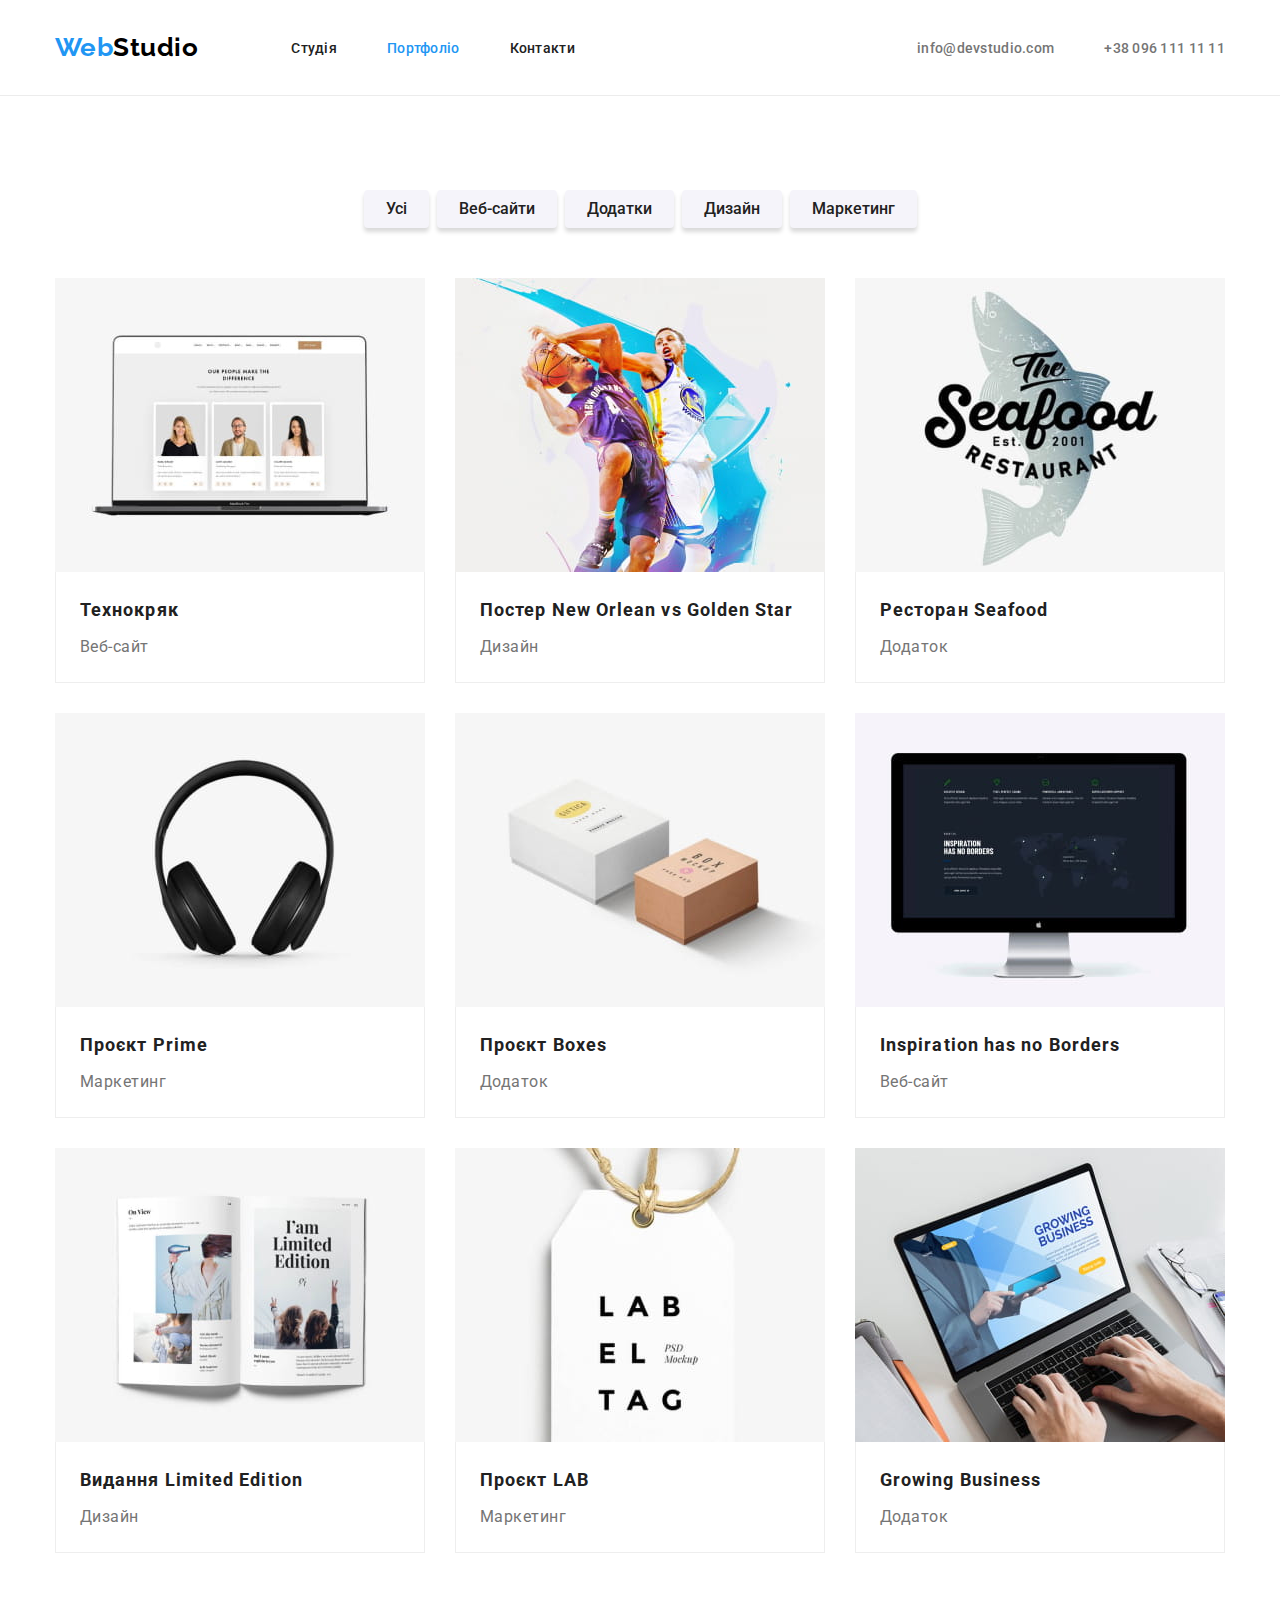
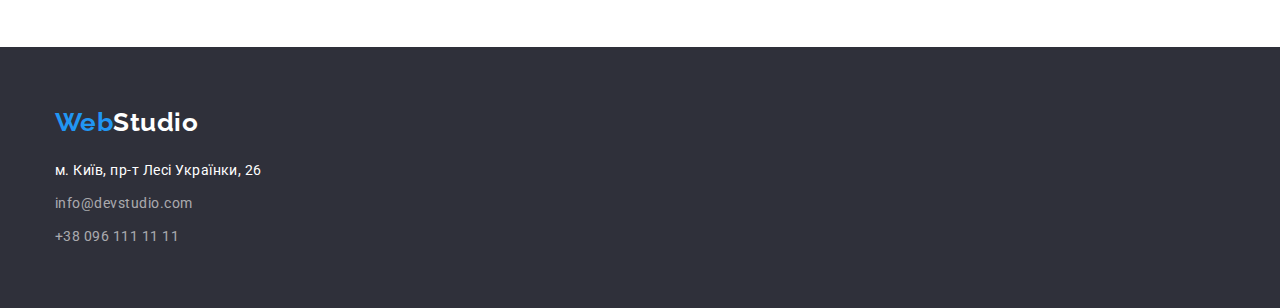
==== portfolio.html @ eea4e8ae "Initial commit" ====
<!DOCTYPE html>
<html lang="uk">
  <head>
    <meta charset="UTF-8" />
    <meta http-equiv="X-UA-Compatible" content="IE=edge" />
    <meta name="viewport" content="width=f, initial-scale=1.0" />
    <title>Document</title>

    <link
      href="https://fonts.googleapis.com/css2?family=Raleway:wght@700&family=Roboto:wght@400;500;700;900&display=swap"
      rel="stylesheet"
    />

    <link rel="stylesheet" href="css/modern-normalize.css" />

    <link rel="stylesheet" href="./css/styles.css" />
  </head>
  <body class="page">
    <!-- header -->
    <header class="header">
      <div class="container header-container">
        <nav class="header-nav">
          <a class="logo-header link" href="./index.html"
            >Web<span class="logo-black">Studio</span></a
          >

          <ul class="header-nav-list list">
            <li class="header-nav-item">
              <a class="header-nav-link link" href="./index.html">Студія</a>
            </li>
            <li class="header-nav-item">
              <a class="header-nav-link link current" href="./portfolio.html">Портфоліо</a>
            </li>
            <li class="header-nav-item">
              <a class="header-nav-link link" href="">Контакти</a>
            </li>
          </ul>
        </nav>

        <ul class="header-contact-list list">
          <li class="header-contact-item">
            <a class="header-contact-link link" href="info@devstudio.com">info@devstudio.com</a>
          </li>
          <li class="header-contact-item">
            <a class="header-contact-link link" href="tel:+380961111111">+38 096 111 11 11</a>
          </li>
        </ul>
      </div>
    </header>

    <!-- main -->

    <main>
      <section class="portfolio-section section">
        <div class="container">
          <h1 class="visually-hidden">Портфоліо</h1>
          <ul class="portfolio-btn-list list">
            <li class="portfolio-btn-item">
              <button class="portfolio-btn" type="button">Усі</button>
            </li>
            <li class="portfolio-btn-item">
              <button class="portfolio-btn" type="button">Веб-сайти</button>
            </li>
            <li class="portfolio-btn-item">
              <button class="portfolio-btn" type="button">Додатки</button>
            </li>
            <li class="portfolio-btn-item">
              <button class="portfolio-btn" type="button">Дизайн</button>
            </li>
            <li class="portfolio-btn-item">
              <button class="portfolio-btn" type="button">Маркетинг</button>
            </li>
          </ul>
          <ul class="portfolio-list list">
            <li class="portfolio-item">
              <img
                src="./images/portfolio/img-1.jpg"
                alt="Відкритий ноутбук з сайтом Технокряк"
                width="370"
                height="294"
              />
              <div class="container-portfolio-text">
                <h2 class="portfolio-list-titel">Технокряк</h2>
                <p class="portfolio-list-text">Веб-сайт</p>
              </div>
            </li>
            <li class="portfolio-item">
              <img
                src="./images/portfolio/img-2.jpg"
                alt="Хлопці грають в баскетбол"
                width="370"
                height="294"
              />
              <div class="container-portfolio-text">
                <h2 class="portfolio-list-titel">Постер New Orlean vs Golden Star</h2>
                <p class="portfolio-list-text">Дизайн</p>
              </div>
            </li>
            <li class="portfolio-item">
              <img
                src="./images/portfolio/img-3.jpg"
                alt="Логотип ресторану Seafood"
                width="370"
                height="294"
              />
              <div class="container-portfolio-text">
                <h2 class="portfolio-list-titel">Ресторан Seafood</h2>
                <p class="portfolio-list-text">Додаток</p>
              </div>
            </li>
            <li class="portfolio-item">
              <img
                src="./images/portfolio/img-4.jpg"
                alt="Чорні навушники"
                width="370"
                height="294"
              />
              <div class="container-portfolio-text">
                <h2 class="portfolio-list-titel">Проєкт Prime</h2>
                <p class="portfolio-list-text">Маркетинг</p>
              </div>
            </li>
            <li class="portfolio-item">
              <img src="./images/portfolio/img-5.jpg" alt="Дві коробки" width="370" height="294" />
              <div class="container-portfolio-text">
                <h2 class="portfolio-list-titel">Проєкт Boxes</h2>
                <p class="portfolio-list-text">Додаток</p>
              </div>
            </li>
            <li class="portfolio-item">
              <img
                src="./images/portfolio/img-6.jpg"
                alt="Монітор для компютера"
                width="370"
                height="294"
              />
              <div class="container-portfolio-text">
                <h2 class="portfolio-list-titel">Inspiration has no Borders</h2>
                <p class="portfolio-list-text">Веб-сайт</p>
              </div>
            </li>
            <li class="portfolio-item">
              <img
                src="./images/portfolio/img-7.jpg"
                alt="Відкритий журнал"
                width="370"
                height="294"
              />
              <div class="container-portfolio-text">
                <h2 class="portfolio-list-titel">Видання Limited Edition</h2>
                <p class="portfolio-list-text">Дизайн</p>
              </div>
            </li>
            <li class="portfolio-item">
              <img src="./images/portfolio/img-8.jpg" alt="Бірка" width="370" height="294" />
              <div class="container-portfolio-text">
                <h2 class="portfolio-list-titel">Проєкт LAB</h2>
                <p class="portfolio-list-text">Маркетинг</p>
              </div>
            </li>
            <li class="portfolio-item">
              <img
                src="./images/portfolio/img-9.jpg"
                alt="Чоловік працює на макбук"
                width="370"
                height="294"
              />
              <div class="container-portfolio-text">
                <h2 class="portfolio-list-titel">Growing Business</h2>
                <p class="portfolio-list-text">Додаток</p>
              </div>
            </li>
          </ul>
        </div>
      </section>
    </main>

    <!-- footer -->

    <footer class="footer">
      <div class="container">
        <a class="logo-footer link" href="./index.html"
          >Web<span class="logo-white">Studio</span></a
        >
        <address class="footer-contact">
          <ul class="footer-contact-list list">
            <li class="footer-contact-item">
              <a
                class="footer-contact-link address-link"
                href="https://goo.gl/maps/rwggJUQYhm4si4AN7"
                target="_blank"
                rel="noopener  noreferrer"
                >м. Київ, пр-т Лесі Українки, 26</a
              >
            </li>
            <li class="footer-contact-item">
              <a class="footer-contact-link link" href="info@devstudio.com">info@devstudio.com</a>
            </li>
            <li class="footer-contact-item">
              <a class="footer-contact-link link" href="tel:+380961111111">+38 096 111 11 11</a>
            </li>
          </ul>
        </address>
      </div>
    </footer>
  </body>
</html>
---- css/styles.css ----
:root {
  /* Fonts */

  --main-font: 'Roboto', sans-serif;
  --secondary-font: 'Raleway', sans-serif;

  /* Text colors */

  --main-txt-cl: #757575;
  --titel-txt-cl: #212121;
  --accent-color: #2196f3;
  --black-logo-color: #000000;
  --white-text-color: #ffffff;
  --footer-text-color: #ffffff99;

  /* Background colors */
  --accent-bg-cl: #2f303a;
  --background-white-color: #f5f5f5;
  --background-lite-color: #f5f4fa;
}

.page {
  font-family: var(--main-font);
  letter-spacing: 0.03em;
  color: var(--titel-txt-cl);
}

.section {
  padding-top: 94px;
  padding-bottom: 94px;
}

/* reset */
ul {
  margin: 0;
  padding: 0;
  list-style: none;
}

h1,
h2,
h3,
h4,
h5,
h6,
p {
  margin: 0;
}

img {
  display: block;
}

/* Прибираємо крапки зі списків */
.list {
  list-style: none;
}

/* Прибираєм підкреслення  */
.link {
  text-decoration: none;
}

.container {
  width: 1200px;
  padding-left: 15px;
  padding-right: 15px;
  margin-left: auto;
  margin-right: auto;
}

.header-container {
  display: flex;
  align-items: center;
}

.header-nav {
  display: flex;
  align-items: center;
}

/* Header */

.header {
  border-bottom: 1px solid #ececec;
  padding-top: 32px;
  padding-bottom: 32px;
}

.logo-header {
  display: block;
  margin-right: 93px;
  font-family: var(--secondary-font);
  font-weight: 700;
  font-size: 26px;
  line-height: calc(31 / 26);
  color: var(--accent-color);
}

.logo-black {
  color: var(--black-logo-color);
}

.header-nav-list {
  display: flex;
  gap: 50px;
}

.header-nav-link {
  display: block;
  font-weight: 500;
  font-size: 14px;
  line-height: calc(16 / 14);
  letter-spacing: 0.02em;
  color: var(--titel-txt-cl);
}

.header-contact-link {
  display: block;
  font-weight: 500;
  font-size: 14px;
  line-height: calc(16 / 14);
  letter-spacing: 0.02em;
  color: var(--main-txt-cl);
}

.header-nav-link:hover,
.header-nav-link:focus,
.header-contact-link:hover,
.header-contact-link:focus {
  color: var(--accent-color);
}

.header-nav-list .current {
  color: var(--accent-color);
}

.header-contact-list {
  display: flex;
  margin-left: auto;
  gap: 50px;
}

/* main */

/* hero */
.hero {
  background-color: var(--accent-bg-cl);
  padding: 200px 0px;
  text-align: center;
}

.hero-title {
  font-weight: 900;
  font-size: 44px;
  line-height: calc(60 / 44);
  text-align: center;
  letter-spacing: 0.06em;
  text-transform: uppercase;
  color: var(--white-text-color);
  margin-bottom: 30px;
}

.hero-btn {
  font-family: inherit;
  font-weight: 700;
  font-size: 16px;
  line-height: calc(30 / 16);
  letter-spacing: 0.06em;
  background-color: var(--accent-color);
  color: var(--white-text-color);
  cursor: pointer;
  box-shadow: 0px 4px 4px rgba(0, 0, 0, 0.15);
  border-radius: 4px;
  border: none;
  padding: 10px 32px;
}

.hero-btn:hover,
.hero-btn:focus {
  background-color: var(--white-text-color);
  color: var(--accent-color);
}

/* Features */

.features-section {
  background-color: var(--background-white-color);
}

.features-list {
  display: flex;
  gap: 30px;
}

.features-item {
  width: 270px;
}

.visually-hidden {
  position: absolute;
  width: 1px;
  height: 1px;
  margin: -1px;
  border: 0;
  padding: 0;

  white-space: nowrap;
  clip-path: inset(100%);
  clip: rect(0 0 0 0);
  overflow: hidden;
}

.features-titel {
  font-weight: 700;
  font-size: 14px;
  line-height: calc(16 / 14);
  text-transform: uppercase;
  margin-bottom: 10px;
}

.features-text {
  font-size: 14px;
  line-height: calc(24 / 14);
  color: var(--main-txt-cl);
}

/* Work */

.work-section {
  background-color: var(--background-white-color);
  padding-top: 0px;
}

.work-titel {
  font-weight: 700;
  font-size: 36px;
  line-height: calc(42 / 36);
  color: var(--titel-txt-cl);
  text-align: center;
  margin-bottom: 50px;
}

.work-list {
  display: flex;
  gap: 30px;
}

/* Team */

.team-section {
  background-color: var(--background-lite-color);
}

.section-title {
  font-weight: 700;
  font-size: 36px;
  line-height: calc(42 / 36);
  color: var(--titel-txt-cl);
  text-align: center;
  margin-bottom: 50px;
}

.team-list {
  display: flex;
  gap: 30px;
}
.container-team-text {
  padding-top: 30px;
  padding-bottom: 30px;
}

.team-title {
  font-weight: 500;
  font-size: 16px;
  line-height: calc(19 / 16);
  color: var(--titel-txt-cl);
  margin-bottom: 10px;
  text-align: center;
}

.team-text {
  line-height: calc(19 / 16);
  color: var(--main-txt-cl);
  text-align: center;
}

/* -----portfolio----- */

.portfolio-btn-list {
  display: flex;
  justify-content: center;
  gap: 8px;
  margin-bottom: 50px;
}

.portfolio-btn {
  font-family: inherit;
  font-weight: 500;
  font-size: 16px;
  line-height: calc(26 / 16);
  color: var(--titel-txt-cl);
  background-color: var(--background-lite-color);
  cursor: pointer;
  box-shadow: 0px 4px 4px rgba(0, 0, 0, 0.15);
  border-radius: 4px;
  border: none;
  padding: 6px 22px;
}

.portfolio-btn:hover,
.portfolio-btn:focus {
  background-color: var(--accent-color);
  color: var(--white-text-color);
}

.container-portfolio-text {
  padding: 20px 24px;
  border-right: 1px solid #eeeeee;
  border-left: 1px solid #eeeeee;
  border-bottom: 1px solid #eeeeee;
}

.portfolio-list {
  display: flex;
  flex-wrap: wrap;
  gap: 30px;
}

.portfolio-item {
  background: var(--white-text-color);
}

.portfolio-list-titel {
  font-weight: 700;
  font-size: 18px;
  line-height: calc(36 / 18);
  letter-spacing: 0.06em;
  color: var(--titel-txt-cl);
  margin-bottom: 4px;
}

.portfolio-list-text {
  line-height: calc(30 / 16);
  color: var(--main-txt-cl);
}

/* -----footer------ */
.footer {
  background-color: var(--accent-bg-cl);
  padding-top: 60px;
  padding-bottom: 60px;
}

address {
  font-style: normal;
}

.logo-footer {
  display: block;
  font-family: var(--secondary-font);
  font-weight: 700;
  font-size: 26px;
  line-height: calc(31 / 26);
  color: var(--accent-color);
  margin-bottom: 20px;
}

.logo-white {
  color: var(--white-text-color);
}

.footer-contact-link {
  font-size: 14px;
  line-height: calc(24 / 14);

  color: var(--footer-text-color);
}

.address-link {
  font-size: 14px;
  line-height: calc(24 / 14);
  text-decoration: none;
  color: var(--white-text-color);
}

.footer-contact-link:hover,
.footer-contact-link:focus {
  color: var(--accent-color);
}

.footer-contact-item {
  margin-bottom: 9px;
}

.footer-contact-item:last-child {
  margin-bottom: 0;
}
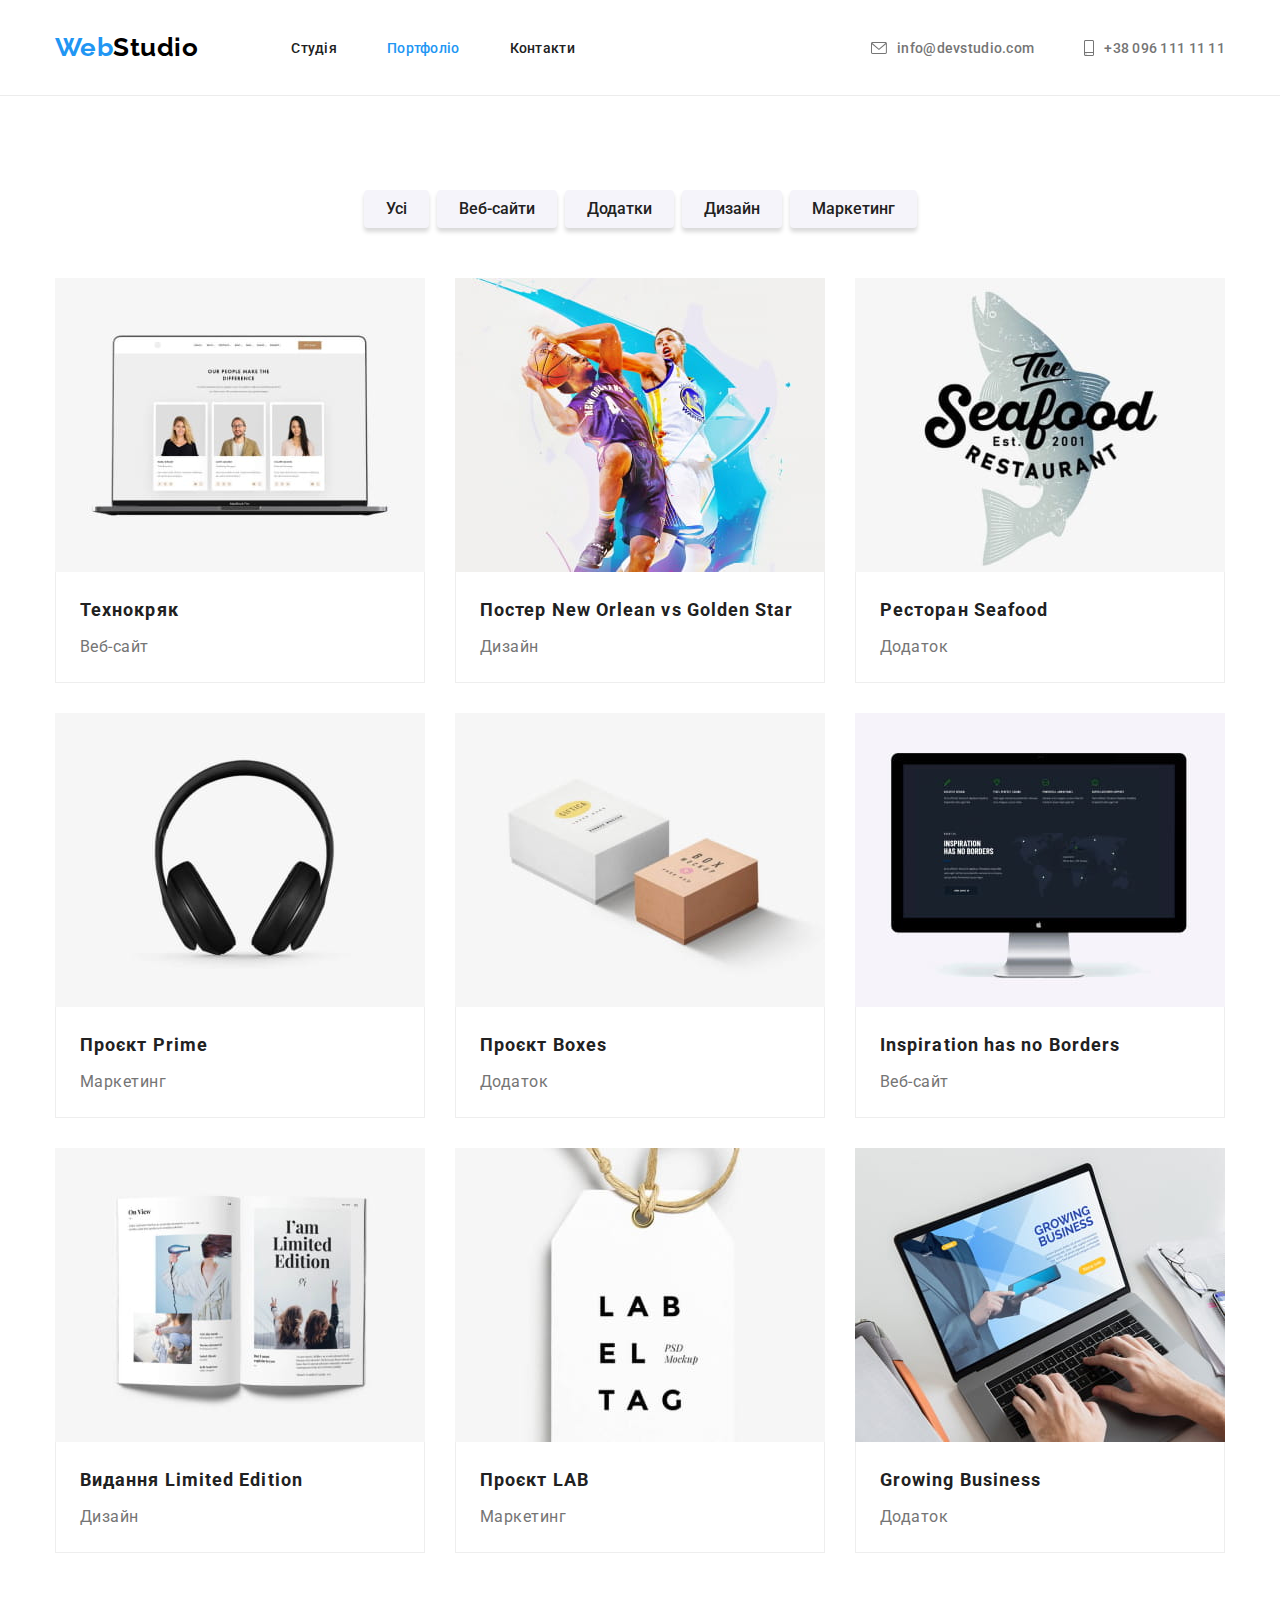
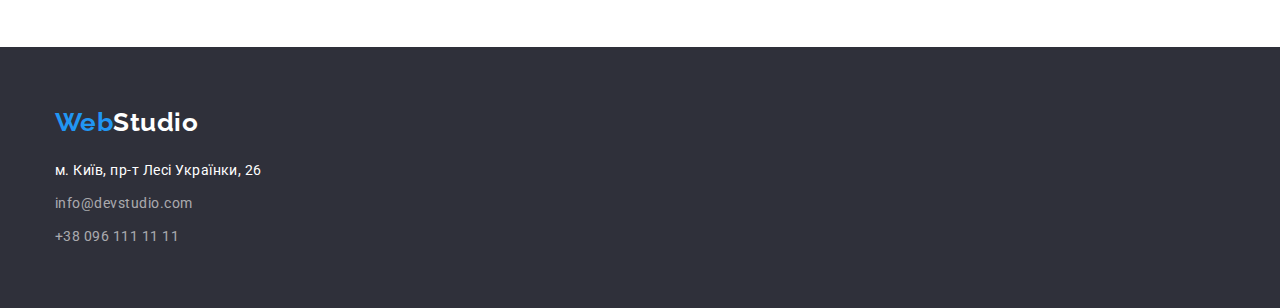
==== commit 5d22290c: "HM4" ====
--- a/portfolio.html
+++ b/portfolio.html
@@ -39,10 +39,20 @@
 
         <ul class="header-contact-list list">
           <li class="header-contact-item">
-            <a class="header-contact-link link" href="info@devstudio.com">info@devstudio.com</a>
+            <a class="header-contact-link link" href="info@devstudio.com"
+              ><svg class="header-icons" width="16" height="12">
+                <use href="./images/icons.svg#envelope"></use>
+              </svg>
+              info@devstudio.com
+            </a>
           </li>
           <li class="header-contact-item">
-            <a class="header-contact-link link" href="tel:+380961111111">+38 096 111 11 11</a>
+            <a class="header-contact-link link" href="tel:+380961111111">
+              <svg class="header-icons" width="10" height="16">
+                <use href="./images/icons.svg#smartphone"></use>
+              </svg>
+              +38 096 111 11 11
+            </a>
           </li>
         </ul>
       </div>
--- a/css/styles.css
+++ b/css/styles.css
@@ -12,6 +12,7 @@
   --black-logo-color: #000000;
   --white-text-color: #ffffff;
   --footer-text-color: #ffffff99;
+  --socials-icons: #afb1b8;
 
   /* Background colors */
   --accent-bg-cl: #2f303a;
@@ -116,7 +117,10 @@
 }
 
 .header-contact-link {
-  display: block;
+  display: flex;
+  gap: 10px;
+  align-items: center;
+  fill: var(--main-txt-cl);
   font-weight: 500;
   font-size: 14px;
   line-height: calc(16 / 14);
@@ -129,6 +133,7 @@
 .header-contact-link:hover,
 .header-contact-link:focus {
   color: var(--accent-color);
+  fill: var(--accent-color);
 }
 
 .header-nav-list .current {
@@ -197,6 +202,12 @@
   width: 270px;
 }
 
+.container-features-icons {
+  padding: 25px 100px;
+  margin-bottom: 30px;
+  background-color: var(--background-lite-color);
+}
+
 .visually-hidden {
   position: absolute;
   width: 1px;
@@ -285,6 +296,60 @@
   text-align: center;
 }
 
+.team-socials-list {
+  display: flex;
+  justify-content: center;
+  gap: 10px;
+}
+
+.team-socials-linc {
+  display: flex;
+  align-items: center;
+  justify-content: center;
+
+  width: 44px;
+  height: 44px;
+
+  fill: var(--socials-icons);
+  background-color: var(--white-text-color);
+  border-radius: 50%;
+}
+
+.team-socials-linc:hover,
+.team-socials-linc:focus {
+  fill: var(--white-text-color);
+  background-color: var(--accent-color);
+}
+
+/* -----Customers----- */
+
+.customers-list {
+  display: flex;
+  align-items: center;
+  justify-content: center;
+  gap: 30px;
+}
+
+.customers-icon {
+  display: flex;
+  fill: var(--socials-icons);
+}
+
+.customers-linc {
+  display: flex;
+  align-items: center;
+  justify-content: center;
+  padding: 16px 32px;
+  border: 1px solid var(--socials-icons);
+  border-radius: 4px;
+}
+
+.customers-linc .customers-icon:hover,
+.customers-linc .customers-icon:focus {
+  fill: var(--accent-color);
+  border: var(--accent-color);
+}
+
 /* -----portfolio----- */
 
 .portfolio-btn-list {
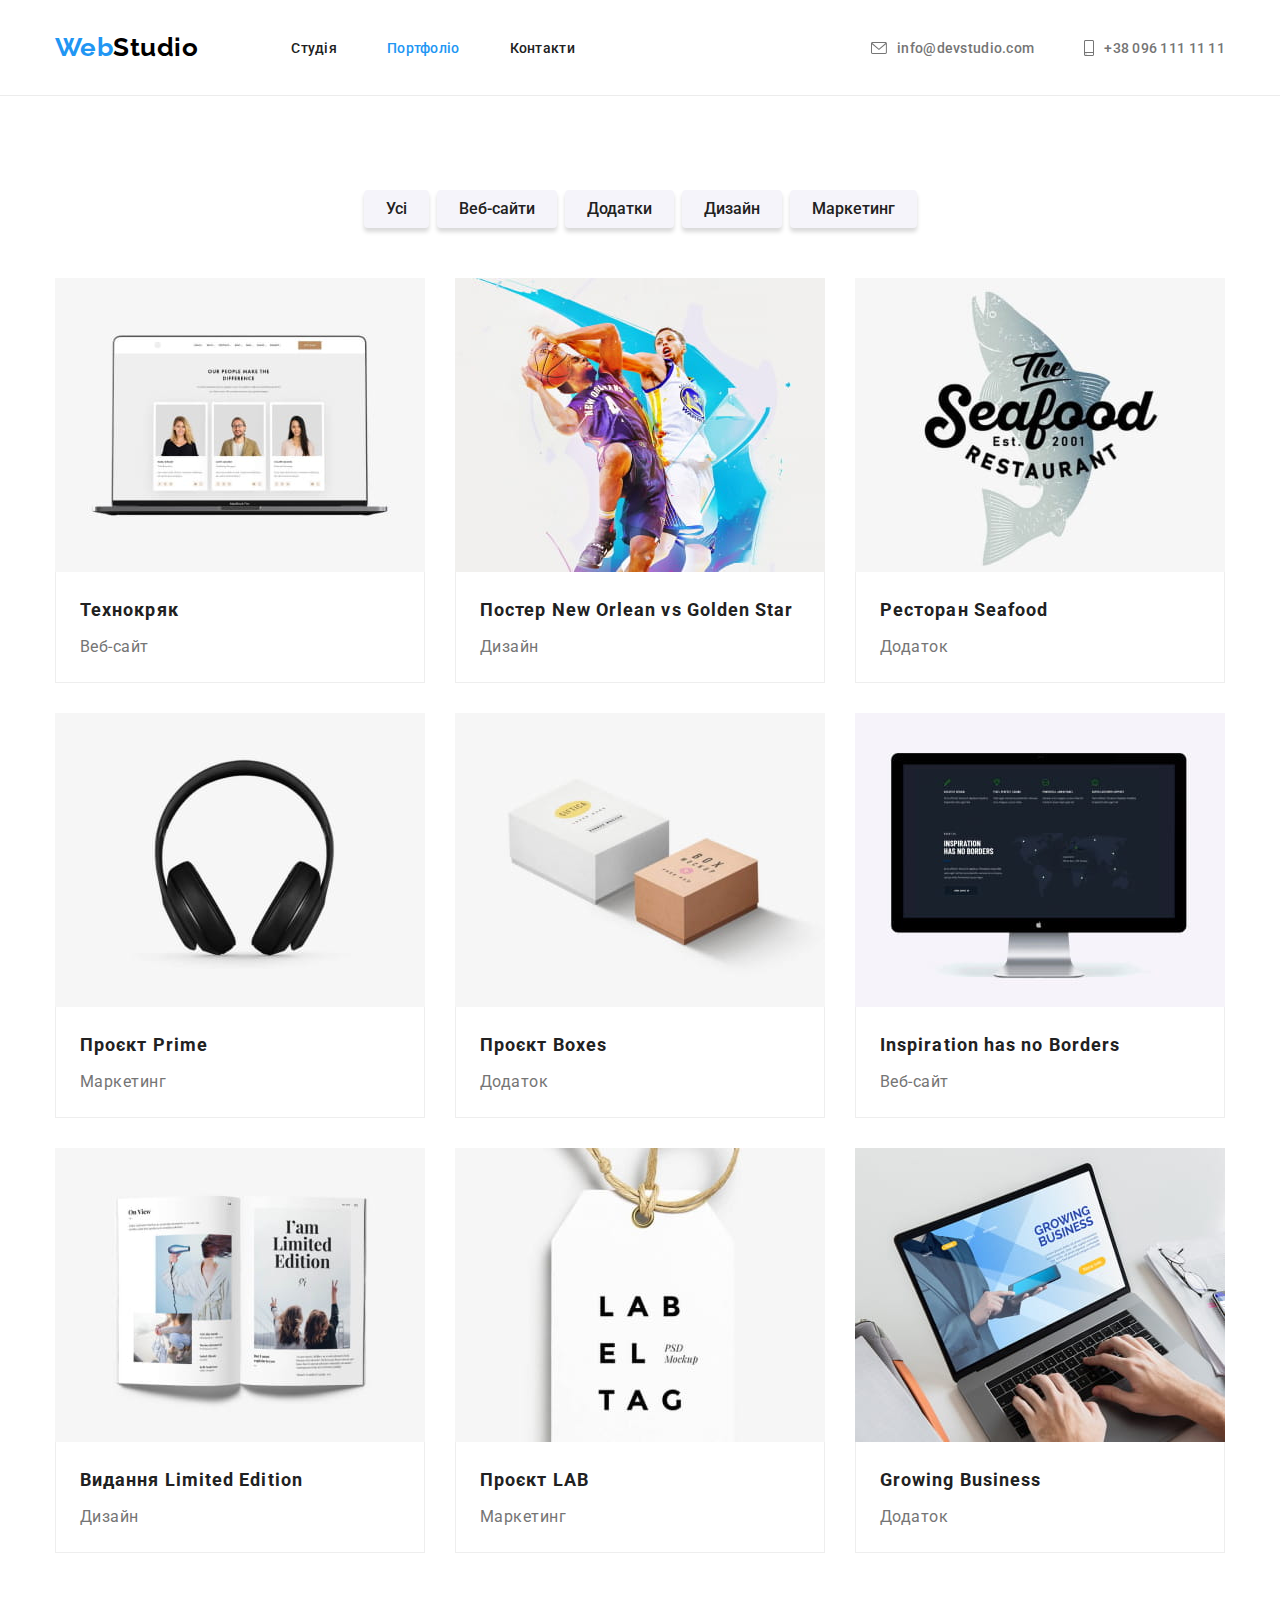
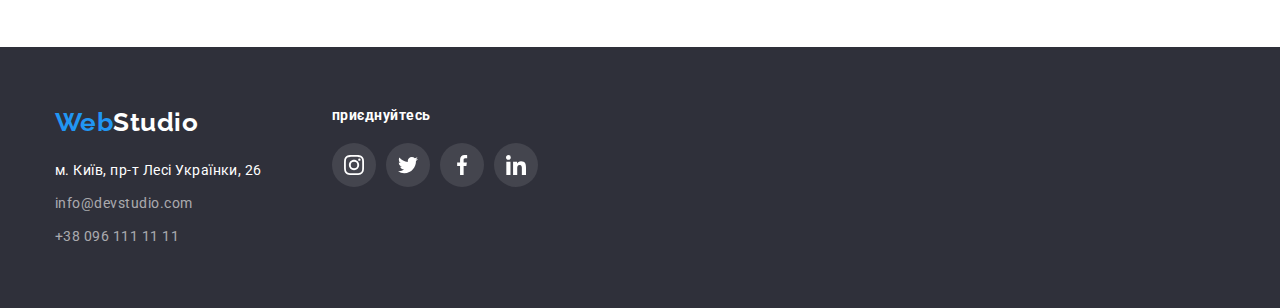
==== commit 84a06cd3: "homework 4" ====
--- a/portfolio.html
+++ b/portfolio.html
@@ -188,29 +188,88 @@
     <!-- footer -->
 
     <footer class="footer">
-      <div class="container">
-        <a class="logo-footer link" href="./index.html"
-          >Web<span class="logo-white">Studio</span></a
-        >
-        <address class="footer-contact">
-          <ul class="footer-contact-list list">
-            <li class="footer-contact-item">
-              <a
-                class="footer-contact-link address-link"
-                href="https://goo.gl/maps/rwggJUQYhm4si4AN7"
-                target="_blank"
-                rel="noopener  noreferrer"
-                >м. Київ, пр-т Лесі Українки, 26</a
-              >
-            </li>
-            <li class="footer-contact-item">
-              <a class="footer-contact-link link" href="info@devstudio.com">info@devstudio.com</a>
-            </li>
-            <li class="footer-contact-item">
-              <a class="footer-contact-link link" href="tel:+380961111111">+38 096 111 11 11</a>
-            </li>
-          </ul>
-        </address>
+      <div class="footer-container container">
+        <div class="footer-container-address">
+          <a class="logo-footer link" href="./index.html"
+            >Web<span class="logo-white">Studio</span></a
+          >
+          <address>
+            <ul class="footer-contact-list list">
+              <li class="footer-contact-item">
+                <a
+                  class="footer-contact-link address-link"
+                  href="https://goo.gl/maps/rwggJUQYhm4si4AN7"
+                  target="_blank"
+                  rel="noopener  noreferrer"
+                  >м. Київ, пр-т Лесі Українки, 26</a
+                >
+              </li>
+              <li class="footer-contact-item">
+                <a class="footer-contact-link link" href="info@devstudio.com">info@devstudio.com</a>
+              </li>
+              <li class="footer-contact-item">
+                <a class="footer-contact-link link" href="tel:+380961111111">+38 096 111 11 11</a>
+              </li>
+            </ul>
+          </address>
+        </div>
+        <div class="footer-container-icons">
+          <h2 class="footer-title">приєднуйтесь</h2>
+          <ul class="footer-icons-list">
+            <li class="team-socials-item">
+              <a
+                class="footer-icons-linc linc"
+                href="https://instagram.com"
+                target="_blank"
+                rel="noopener noreferrer"
+                aria-label="Instagram"
+              >
+                <svg class="footer-socials-icon" width="20" height="20">
+                  <use href="./images/icons.svg#instagram"></use>
+                </svg>
+              </a>
+            </li>
+            <li class="team-socials-item">
+              <a
+                class="footer-icons-linc linc"
+                href="https://twitter.com"
+                target="_blank"
+                rel="noopener noreferrer"
+                aria-label="Twitter"
+              >
+                <svg class="footer-socials-icon" width="20" height="20">
+                  <use href="./images/icons.svg#twitter"></use>
+                </svg>
+              </a>
+            </li>
+            <li class="team-socials-item">
+              <a
+                class="footer-icons-linc linc"
+                href="https://facebook.com"
+                target="_blank"
+                rel="noopener noreferrer"
+                aria-label="Facebook"
+              >
+                <svg class="footer-socials-icon" width="20" height="20">
+                  <use href="./images/icons.svg#facebook"></use>
+                </svg>
+              </a>
+            </li>
+            <li class="team-socials-item">
+              <a
+                class="footer-icons-linc linc"
+                href="https://linkedin.com"
+                target="_blank"
+                rel="noopener noreferrer"
+                aria-label="Linkedin"
+              >
+                <svg class="footer-socials-icon" width="20" height="20">
+                  <use href="./images/icons.svg#linkedin"></use>
+                </svg>
+              </a>
+            </li>
+          </ul>
+        </div>
       </div>
     </footer>
   </body>
--- a/css/styles.css
+++ b/css/styles.css
@@ -151,8 +151,16 @@
 /* hero */
 .hero {
   background-color: var(--accent-bg-cl);
+  background-image: linear-gradient(rgba(47, 48, 58, 0.4), rgba(47, 48, 58, 0.4)),
+    url(../images/hero/Img.jpg);
   padding: 200px 0px;
   text-align: center;
+  max-width: 1600px;
+  margin-left: auto;
+  margin-right: auto;
+  background-position: center;
+  background-repeat: no-repeat;
+  background-size: cover;
 }
 
 .hero-title {
@@ -281,6 +289,12 @@
   padding-bottom: 30px;
 }
 
+.team-item {
+  box-shadow: 0px 1px 3px rgba(0, 0, 0, 0.12), 0px 1px 1px rgba(0, 0, 0, 0.14),
+    0px 2px 1px rgba(0, 0, 0, 0.2);
+  border-radius: 0px 0px 4px 4px;
+}
+
 .team-title {
   font-weight: 500;
   font-size: 16px;
@@ -294,6 +308,7 @@
   line-height: calc(19 / 16);
   color: var(--main-txt-cl);
   text-align: center;
+  margin-bottom: 16px;
 }
 
 .team-socials-list {
@@ -326,8 +341,7 @@
 .customers-list {
   display: flex;
   align-items: center;
-  justify-content: center;
-  gap: 30px;
+  justify-content: space-between;
 }
 
 .customers-icon {
@@ -340,14 +354,17 @@
   align-items: center;
   justify-content: center;
   padding: 16px 32px;
-  border: 1px solid var(--socials-icons);
+  border: 1px solid;
   border-radius: 4px;
-}
-
-.customers-linc .customers-icon:hover,
-.customers-linc .customers-icon:focus {
+  color: var(--socials-icons);
+}
+
+.customers-linc:hover,
+.customers-icon:hover,
+.customers-linc:focus,
+.customers-icon:focus {
   fill: var(--accent-color);
-  border: var(--accent-color);
+  color: var(--accent-color);
 }
 
 /* -----portfolio----- */
@@ -386,6 +403,11 @@
   border-bottom: 1px solid #eeeeee;
 }
 
+.portfolio-item:hover {
+  box-shadow: 0px 1px 1px rgba(0, 0, 0, 0.12), 0px 4px 4px rgba(0, 0, 0, 0.06),
+    1px 4px 6px rgba(0, 0, 0, 0.16);
+}
+
 .portfolio-list {
   display: flex;
   flex-wrap: wrap;
@@ -417,6 +439,47 @@
   padding-bottom: 60px;
 }
 
+.footer-container {
+  display: flex;
+}
+
+.footer-container-address {
+  margin-right: 70px;
+}
+
+.footer-title {
+  font-weight: 700;
+  font-size: 14px;
+  line-height: calc(16 / 14);
+
+  color: var(--white-text-color);
+  margin-bottom: 20px;
+}
+
+.footer-icons-list {
+  display: flex;
+  gap: 10px;
+}
+
+.footer-icons-linc {
+  display: flex;
+  align-items: center;
+  justify-content: center;
+
+  width: 44px;
+  height: 44px;
+
+  fill: var(--white-text-color);
+  background-color: rgba(255, 255, 255, 0.1);
+  border-radius: 50%;
+}
+
+.footer-icons-linc:hover,
+.footer-icons-linc:focus {
+  fill: var(--white-text-color);
+  background-color: var(--accent-color);
+}
+
 address {
   font-style: normal;
 }
